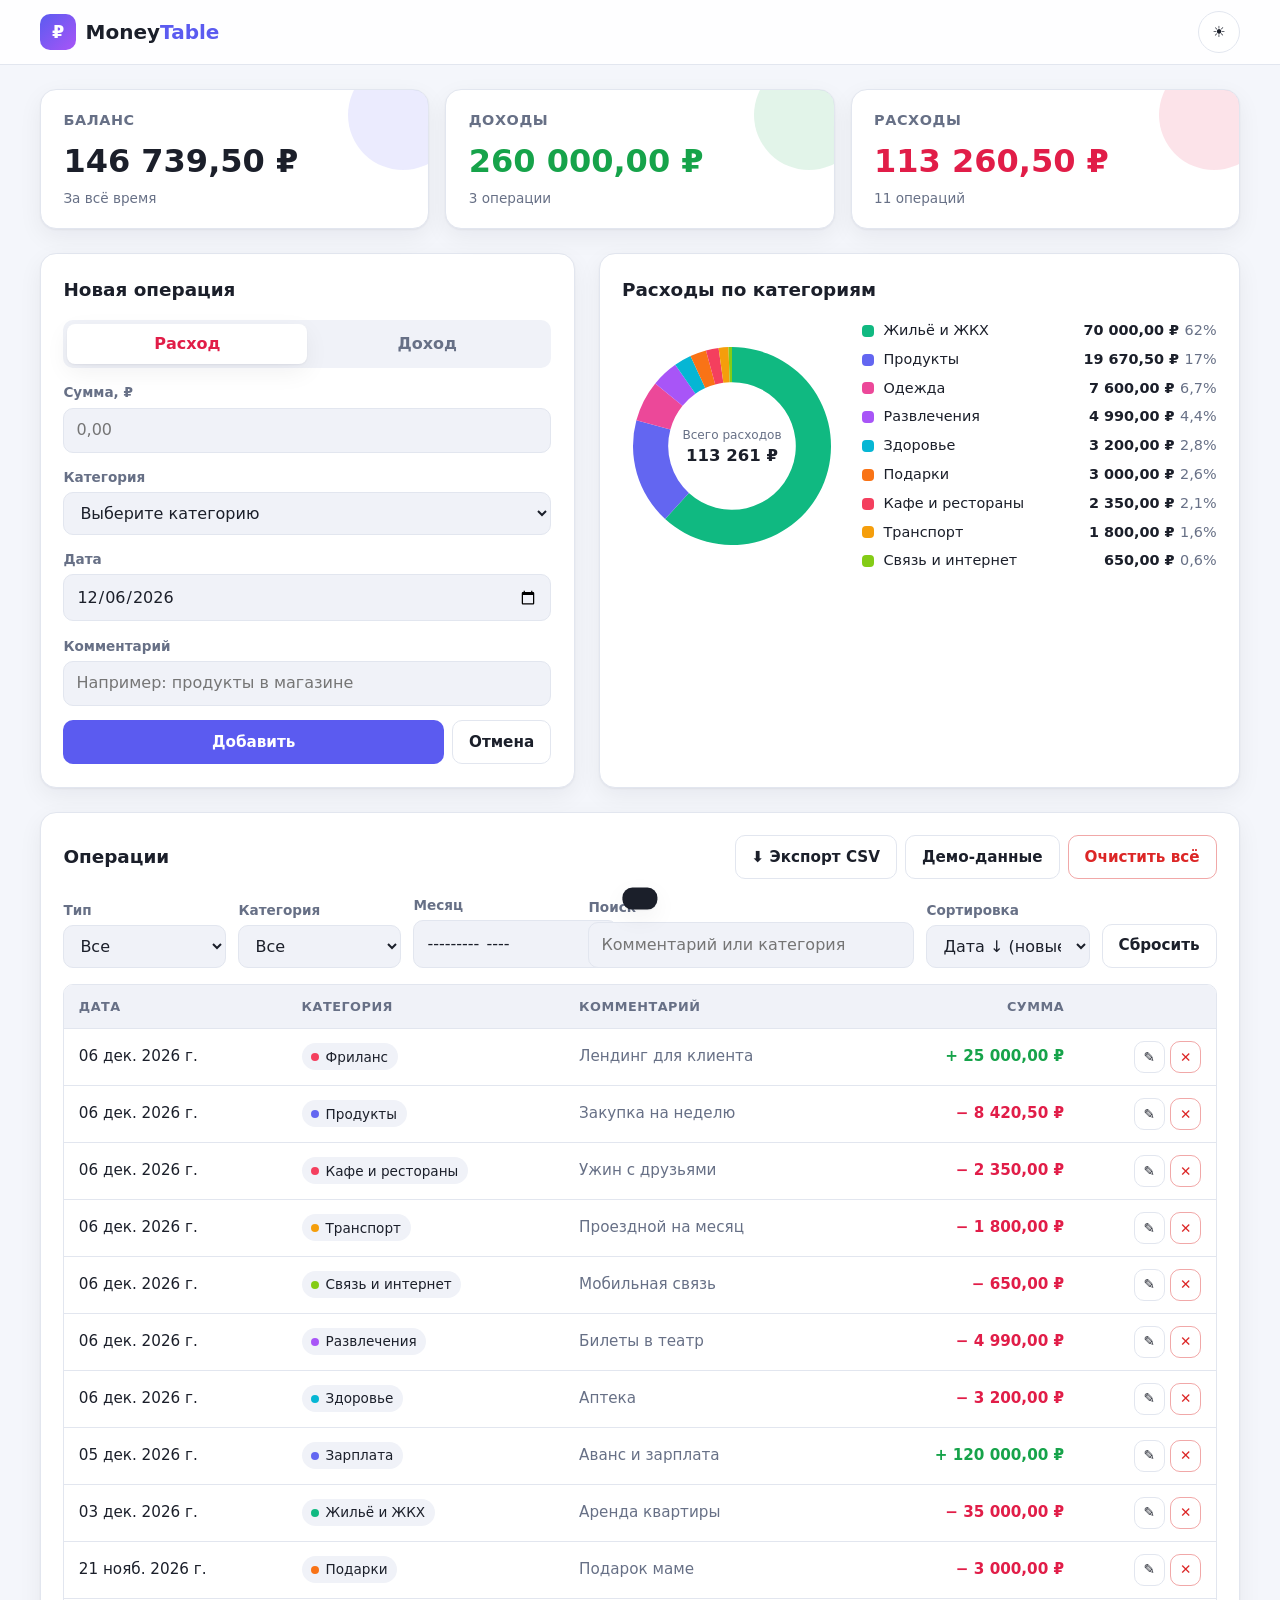
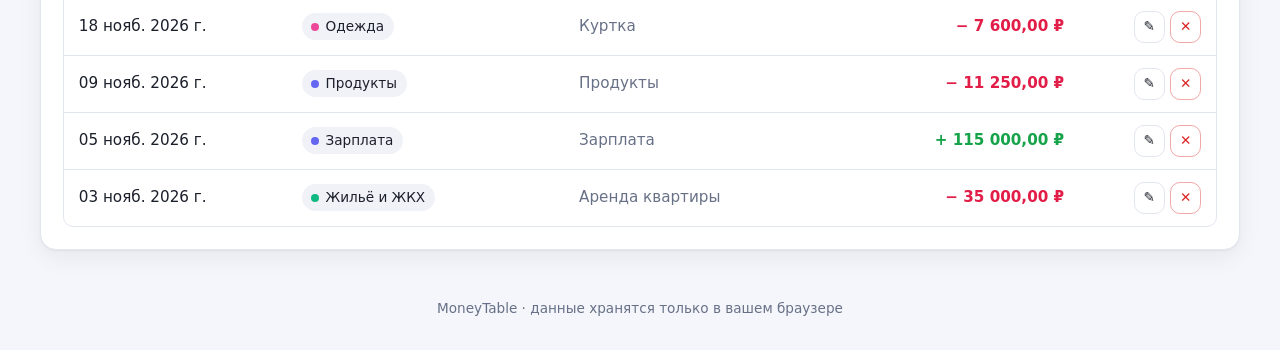
==== index.html @ e6d9909a "MoneyTable: учёт финансов на чистом HTML/CSS/JS" ====
<!DOCTYPE html>
<html lang="ru">
<head>
  <meta charset="UTF-8">
  <meta name="viewport" content="width=device-width, initial-scale=1">
  <meta name="description" content="MoneyTable — простой учёт личных финансов в браузере">
  <title>MoneyTable — учёт финансов</title>
  <link rel="icon" href="data:image/svg+xml,%3Csvg xmlns='http://www.w3.org/2000/svg' viewBox='0 0 100 100'%3E%3Ctext y='.9em' font-size='90'%3E%F0%9F%92%B0%3C/text%3E%3C/svg%3E">
  <link rel="stylesheet" href="style.css">
  <script>
    (function () {
      try {
        var t = localStorage.getItem('moneytable-theme');
        if (!t) t = window.matchMedia && window.matchMedia('(prefers-color-scheme: dark)').matches ? 'dark' : 'light';
        document.documentElement.setAttribute('data-theme', t);
      } catch (e) {}
    })();
  </script>
</head>
<body>
  <a class="skip-link" href="#main">Перейти к содержимому</a>

  <header class="header">
    <div class="container header__inner">
      <div class="logo" aria-label="MoneyTable">
        <span class="logo__icon" aria-hidden="true">₽</span>
        <span class="logo__text">Money<span>Table</span></span>
      </div>
      <button id="themeToggle" class="btn btn--icon" type="button" aria-label="Переключить тему" title="Переключить тему">
        <span class="theme-icon theme-icon--sun" aria-hidden="true">☀️</span>
        <span class="theme-icon theme-icon--moon" aria-hidden="true">🌙</span>
      </button>
    </div>
  </header>

  <main id="main" class="container main">
    <section class="cards" aria-label="Сводка за выбранный период">
      <article class="card card--balance">
        <h2 class="card__title">Баланс</h2>
        <p class="card__value" id="sumBalance" aria-live="polite">0 ₽</p>
        <p class="card__hint" id="periodLabel">За всё время</p>
      </article>
      <article class="card card--income">
        <h2 class="card__title">Доходы</h2>
        <p class="card__value" id="sumIncome" aria-live="polite">0 ₽</p>
        <p class="card__hint" id="countIncome">0 операций</p>
      </article>
      <article class="card card--expense">
        <h2 class="card__title">Расходы</h2>
        <p class="card__value" id="sumExpense" aria-live="polite">0 ₽</p>
        <p class="card__hint" id="countExpense">0 операций</p>
      </article>
    </section>

    <div class="grid">
      <section class="panel" aria-labelledby="formTitle">
        <h2 class="panel__title" id="formTitle">Новая операция</h2>
        <form id="txForm" class="form" novalidate>
          <input type="hidden" id="txId">
          <fieldset class="segmented">
            <legend class="sr-only">Тип операции</legend>
            <input type="radio" name="type" id="typeExpense" value="expense" checked>
            <label for="typeExpense">Расход</label>
            <input type="radio" name="type" id="typeIncome" value="income">
            <label for="typeIncome">Доход</label>
          </fieldset>

          <div class="field">
            <label for="amount">Сумма, ₽</label>
            <input type="number" id="amount" name="amount" inputmode="decimal" min="0.01" step="0.01" placeholder="0,00" required aria-describedby="amountError">
            <span class="field__error" id="amountError" role="alert"></span>
          </div>

          <div class="field">
            <label for="category">Категория</label>
            <select id="category" name="category" required aria-describedby="categoryError"></select>
            <span class="field__error" id="categoryError" role="alert"></span>
          </div>

          <div class="field">
            <label for="date">Дата</label>
            <input type="date" id="date" name="date" required aria-describedby="dateError">
            <span class="field__error" id="dateError" role="alert"></span>
          </div>

          <div class="field">
            <label for="comment">Комментарий</label>
            <input type="text" id="comment" name="comment" maxlength="120" placeholder="Например: продукты в магазине">
          </div>

          <div class="form__actions">
            <button type="submit" class="btn btn--primary" id="submitBtn">Добавить</button>
            <button type="button" class="btn btn--ghost" id="cancelEdit" hidden>Отмена</button>
          </div>
        </form>
      </section>

      <section class="panel" aria-labelledby="chartTitle">
        <h2 class="panel__title" id="chartTitle">Расходы по категориям</h2>
        <div class="chart">
          <svg id="chart" class="chart__svg" viewBox="0 0 200 200" role="img" aria-labelledby="chartDesc">
            <title id="chartDesc">Диаграмма расходов по категориям</title>
          </svg>
          <ul class="legend" id="legend" aria-label="Легенда диаграммы"></ul>
        </div>
      </section>
    </div>

    <section class="panel" aria-labelledby="listTitle">
      <div class="panel__head">
        <h2 class="panel__title" id="listTitle">Операции</h2>
        <div class="toolbar">
          <button type="button" class="btn btn--ghost" id="exportCsv">⬇ Экспорт CSV</button>
          <button type="button" class="btn btn--ghost" id="loadDemo">Демо-данные</button>
          <button type="button" class="btn btn--danger" id="clearAll">Очистить всё</button>
        </div>
      </div>

      <form class="filters" id="filters" role="search" aria-label="Фильтры операций" onsubmit="return false">
        <div class="field">
          <label for="fType">Тип</label>
          <select id="fType">
            <option value="all">Все</option>
            <option value="income">Доходы</option>
            <option value="expense">Расходы</option>
          </select>
        </div>
        <div class="field">
          <label for="fCategory">Категория</label>
          <select id="fCategory"><option value="all">Все</option></select>
        </div>
        <div class="field">
          <label for="fMonth">Месяц</label>
          <input type="month" id="fMonth">
        </div>
        <div class="field field--grow">
          <label for="fSearch">Поиск</label>
          <input type="search" id="fSearch" placeholder="Комментарий или категория">
        </div>
        <div class="field">
          <label for="fSort">Сортировка</label>
          <select id="fSort">
            <option value="date-desc">Дата ↓ (новые)</option>
            <option value="date-asc">Дата ↑ (старые)</option>
            <option value="amount-desc">Сумма ↓</option>
            <option value="amount-asc">Сумма ↑</option>
          </select>
        </div>
        <button type="button" class="btn btn--ghost filters__reset" id="resetFilters">Сбросить</button>
      </form>

      <div class="table-wrap">
        <table class="table">
          <caption class="sr-only">Список операций</caption>
          <thead>
            <tr>
              <th scope="col">Дата</th>
              <th scope="col">Категория</th>
              <th scope="col">Комментарий</th>
              <th scope="col" class="num">Сумма</th>
              <th scope="col"><span class="sr-only">Действия</span></th>
            </tr>
          </thead>
          <tbody id="txBody"></tbody>
        </table>
        <p class="empty" id="emptyState" hidden>Операций пока нет. Добавьте первую с помощью формы выше.</p>
      </div>
    </section>
  </main>

  <footer class="footer">
    <div class="container">MoneyTable · данные хранятся только в вашем браузере</div>
  </footer>

  <div class="toast" id="toast" role="status" aria-live="polite"></div>

  <script src="script.js"></script>
</body>
</html>
---- style.css ----
:root {
  --bg: #f4f6fb;
  --surface: #ffffff;
  --surface-2: #f0f2f8;
  --text: #1b1f2a;
  --muted: #677086;
  --border: #e2e6ef;
  --primary: #5b5bf0;
  --primary-hover: #4848d8;
  --income: #16a34a;
  --expense: #e11d48;
  --danger: #dc2626;
  --shadow: 0 1px 2px rgba(16, 24, 40, .05), 0 8px 24px rgba(16, 24, 40, .06);
  --radius: 16px;
  --radius-sm: 10px;
  color-scheme: light;
}
[data-theme="dark"] {
  --bg: #0f1220;
  --surface: #171b2e;
  --surface-2: #1f2440;
  --text: #e7e9f3;
  --muted: #9aa1bb;
  --border: #2a3052;
  --primary: #7c7cff;
  --primary-hover: #9595ff;
  --income: #34d399;
  --expense: #fb7185;
  --danger: #f87171;
  --shadow: 0 1px 2px rgba(0, 0, 0, .3), 0 8px 24px rgba(0, 0, 0, .25);
  color-scheme: dark;
}

*, *::before, *::after { box-sizing: border-box; }
html { -webkit-text-size-adjust: 100%; }
body {
  margin: 0;
  font-family: system-ui, -apple-system, "Segoe UI", Roboto, "Helvetica Neue", Arial, sans-serif;
  background: var(--bg);
  color: var(--text);
  line-height: 1.5;
  transition: background-color .25s, color .25s;
}
button, input, select { font: inherit; color: inherit; }

.sr-only {
  position: absolute; width: 1px; height: 1px; padding: 0; margin: -1px;
  overflow: hidden; clip: rect(0 0 0 0); white-space: nowrap; border: 0;
}
.skip-link {
  position: absolute; left: 1rem; top: -3rem; z-index: 100;
  background: var(--primary); color: #fff; padding: .5rem 1rem; border-radius: var(--radius-sm);
  text-decoration: none; transition: top .2s;
}
.skip-link:focus { top: 1rem; }
:focus-visible { outline: 3px solid var(--primary); outline-offset: 2px; }

.container { width: min(1200px, 100% - 2rem); margin-inline: auto; }

/* Header */
.header {
  position: sticky; top: 0; z-index: 10;
  background: color-mix(in srgb, var(--surface) 85%, transparent);
  backdrop-filter: blur(10px);
  border-bottom: 1px solid var(--border);
}
.header__inner { display: flex; align-items: center; justify-content: space-between; height: 64px; }
.logo { display: flex; align-items: center; gap: .6rem; font-weight: 800; font-size: 1.25rem; }
.logo__icon {
  display: grid; place-items: center; width: 36px; height: 36px; border-radius: 10px;
  background: linear-gradient(135deg, var(--primary), #a855f7); color: #fff; font-size: 1.1rem;
}
.logo__text span { color: var(--primary); }

.main { padding-block: 1.5rem 2rem; display: grid; gap: 1.5rem; }

/* Buttons */
.btn {
  display: inline-flex; align-items: center; justify-content: center; gap: .4rem;
  border: 1px solid transparent; border-radius: var(--radius-sm);
  padding: .6rem 1rem; cursor: pointer; font-weight: 600; font-size: .95rem;
  background: var(--surface-2); transition: background-color .15s, transform .05s, border-color .15s;
}
.btn:active { transform: translateY(1px); }
.btn--primary { background: var(--primary); color: #fff; }
.btn--primary:hover { background: var(--primary-hover); }
.btn--ghost { background: transparent; border-color: var(--border); }
.btn--ghost:hover { background: var(--surface-2); }
.btn--danger { background: transparent; border-color: color-mix(in srgb, var(--danger) 40%, transparent); color: var(--danger); }
.btn--danger:hover { background: color-mix(in srgb, var(--danger) 10%, transparent); }
.btn--icon { width: 42px; height: 42px; padding: 0; border-radius: 50%; border: 1px solid var(--border); background: var(--surface); }
.btn--small { padding: .3rem .55rem; font-size: .85rem; }
.theme-icon--moon { display: none; }
[data-theme="dark"] .theme-icon--sun { display: none; }
[data-theme="dark"] .theme-icon--moon { display: inline; }

/* Cards */
.cards { display: grid; grid-template-columns: repeat(3, 1fr); gap: 1rem; }
.card {
  background: var(--surface); border: 1px solid var(--border); border-radius: var(--radius);
  padding: 1.25rem 1.4rem; box-shadow: var(--shadow); position: relative; overflow: hidden;
}
.card::after {
  content: ""; position: absolute; right: -30px; top: -30px; width: 110px; height: 110px;
  border-radius: 50%; opacity: .12; background: var(--accent, var(--primary));
}
.card--income { --accent: var(--income); }
.card--expense { --accent: var(--expense); }
.card__title { margin: 0; font-size: .9rem; font-weight: 600; color: var(--muted); text-transform: uppercase; letter-spacing: .04em; }
.card__value { margin: .35rem 0 .15rem; font-size: clamp(1.4rem, 3vw, 2rem); font-weight: 800; font-variant-numeric: tabular-nums; }
.card--income .card__value { color: var(--income); }
.card--expense .card__value { color: var(--expense); }
.card__hint { margin: 0; color: var(--muted); font-size: .85rem; }

/* Panels */
.grid { display: grid; grid-template-columns: minmax(0, 1fr) minmax(0, 1.2fr); gap: 1.5rem; }
.panel {
  background: var(--surface); border: 1px solid var(--border); border-radius: var(--radius);
  padding: 1.4rem; box-shadow: var(--shadow); min-width: 0;
}
.panel__title { margin: 0 0 1rem; font-size: 1.15rem; }
.panel__head { display: flex; flex-wrap: wrap; align-items: center; justify-content: space-between; gap: .75rem; margin-bottom: 1rem; }
.panel__head .panel__title { margin: 0; }
.toolbar { display: flex; flex-wrap: wrap; gap: .5rem; }

/* Form */
.form { display: grid; gap: .9rem; }
.field { display: grid; gap: .3rem; min-width: 0; }
.field label { font-size: .85rem; font-weight: 600; color: var(--muted); }
.field input, .field select {
  width: 100%; padding: .6rem .75rem; border-radius: var(--radius-sm);
  border: 1px solid var(--border); background: var(--surface-2);
  transition: border-color .15s, box-shadow .15s;
}
.field input:focus, .field select:focus {
  outline: none; border-color: var(--primary);
  box-shadow: 0 0 0 3px color-mix(in srgb, var(--primary) 25%, transparent);
}
.field input[aria-invalid="true"], .field select[aria-invalid="true"] { border-color: var(--danger); }
.field__error { color: var(--danger); font-size: .8rem; min-height: 1em; }
.field__error:empty { display: none; }
.form__actions { display: flex; gap: .5rem; }
.form__actions .btn--primary { flex: 1; }

.segmented {
  display: grid; grid-template-columns: 1fr 1fr; border: 0; padding: 4px; margin: 0;
  background: var(--surface-2); border-radius: var(--radius-sm);
}
.segmented input { position: absolute; opacity: 0; pointer-events: none; }
.segmented label {
  text-align: center; padding: .5rem; border-radius: 8px; cursor: pointer; font-weight: 600; color: var(--muted);
  transition: background-color .15s, color .15s;
}
.segmented input:checked + label { background: var(--surface); color: var(--text); box-shadow: var(--shadow); }
#typeExpense:checked + label { color: var(--expense); }
#typeIncome:checked + label { color: var(--income); }
.segmented input:focus-visible + label { outline: 3px solid var(--primary); outline-offset: 2px; }

/* Chart */
.chart { display: grid; grid-template-columns: minmax(160px, 220px) 1fr; gap: 1.25rem; align-items: center; }
.chart__svg { width: 100%; height: auto; max-width: 240px; margin-inline: auto; }
.chart__svg path { transition: opacity .15s; cursor: default; }
.chart__svg path:hover { opacity: .8; }
.chart__center-label { fill: var(--muted); font-size: 11px; }
.chart__center-value { fill: var(--text); font-size: 15px; font-weight: 800; }
.legend { list-style: none; margin: 0; padding: 0; display: grid; gap: .45rem; }
.legend li { display: grid; grid-template-columns: 12px 1fr auto; align-items: center; gap: .6rem; font-size: .9rem; }
.legend__dot { width: 12px; height: 12px; border-radius: 4px; }
.legend__value { font-variant-numeric: tabular-nums; font-weight: 600; }
.legend__pct { color: var(--muted); font-weight: 400; margin-left: .35rem; }
.legend__empty { color: var(--muted); grid-template-columns: 1fr !important; }

/* Filters */
.filters {
  display: grid; grid-template-columns: repeat(3, minmax(120px, 1fr)) minmax(180px, 2fr) minmax(150px, 1fr) auto;
  gap: .75rem; align-items: end; margin-bottom: 1rem;
}

/* Table */
.table-wrap { overflow-x: auto; border: 1px solid var(--border); border-radius: var(--radius-sm); }
.table { width: 100%; border-collapse: collapse; font-size: .95rem; }
.table th, .table td { padding: .75rem .9rem; text-align: left; border-bottom: 1px solid var(--border); vertical-align: middle; }
.table th { background: var(--surface-2); font-size: .8rem; text-transform: uppercase; letter-spacing: .04em; color: var(--muted); white-space: nowrap; }
.table tbody tr:last-child td { border-bottom: 0; }
.table tbody tr:hover { background: color-mix(in srgb, var(--primary) 5%, transparent); }
.table .num { text-align: right; white-space: nowrap; font-variant-numeric: tabular-nums; font-weight: 700; }
.amount--income { color: var(--income); }
.amount--expense { color: var(--expense); }
.tag {
  display: inline-flex; align-items: center; gap: .4rem; padding: .2rem .6rem; border-radius: 999px;
  background: var(--surface-2); font-size: .85rem; white-space: nowrap;
}
.tag__dot { width: 8px; height: 8px; border-radius: 50%; }
.comment { color: var(--muted); word-break: break-word; }
.actions { display: flex; gap: .35rem; justify-content: flex-end; white-space: nowrap; }
.empty { text-align: center; color: var(--muted); padding: 2rem 1rem; margin: 0; }
tr.is-editing { background: color-mix(in srgb, var(--primary) 10%, transparent); }

/* Footer & toast */
.footer { color: var(--muted); font-size: .85rem; text-align: center; padding: 1rem 0 2rem; }
.toast {
  position: fixed; left: 50%; bottom: 1.5rem; transform: translate(-50%, 150%);
  background: var(--text); color: var(--bg); padding: .7rem 1.1rem; border-radius: var(--radius-sm);
  box-shadow: var(--shadow); transition: transform .25s; z-index: 50; max-width: calc(100% - 2rem);
}
.toast.is-visible { transform: translate(-50%, 0); }

/* Responsive */
@media (max-width: 960px) {
  .grid { grid-template-columns: 1fr; }
  .filters { grid-template-columns: repeat(2, minmax(0, 1fr)); }
  .field--grow { grid-column: 1 / -1; }
}
@media (max-width: 640px) {
  .cards { grid-template-columns: 1fr; }
  .chart { grid-template-columns: 1fr; }
  .panel { padding: 1rem; }
  .filters__reset { grid-column: 1 / -1; }
  .toolbar { width: 100%; }
  .toolbar .btn { flex: 1 1 auto; }

  /* Table → cards */
  .table thead { display: none; }
  .table, .table tbody, .table tr, .table td { display: block; width: 100%; }
  .table tr { padding: .75rem .9rem; border-bottom: 1px solid var(--border); display: grid; grid-template-columns: 1fr auto; gap: .25rem .75rem; }
  .table tbody tr:last-child { border-bottom: 0; }
  .table td { padding: 0; border: 0; }
  .table td[data-label="Дата"] { color: var(--muted); font-size: .85rem; }
  .table td[data-label="Сумма"] { grid-row: 1 / 3; grid-column: 2; align-self: center; font-size: 1.05rem; }
  .table td[data-label="Комментарий"] { grid-column: 1; }
  .table td.actions-cell { grid-column: 1 / -1; }
  .actions { justify-content: flex-start; }
}
@media (prefers-reduced-motion: reduce) {
  * { transition: none !important; }
}
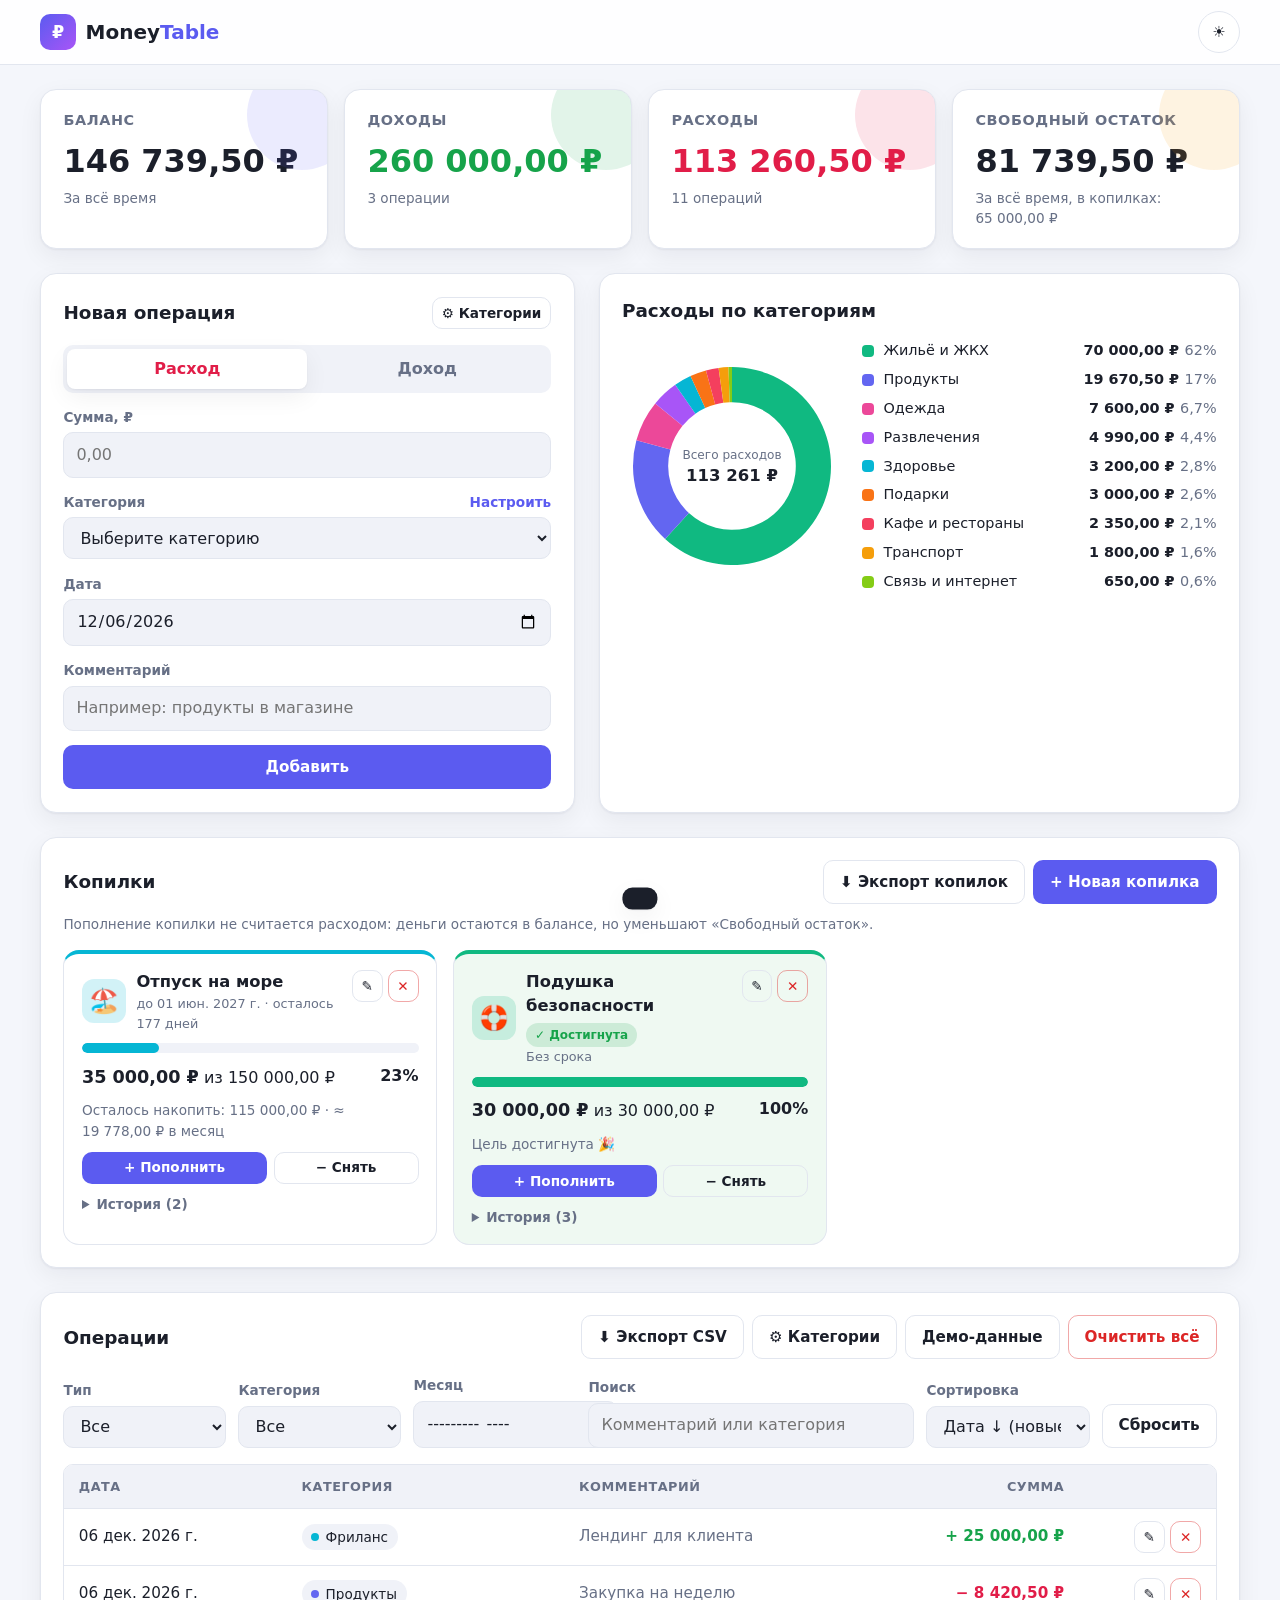
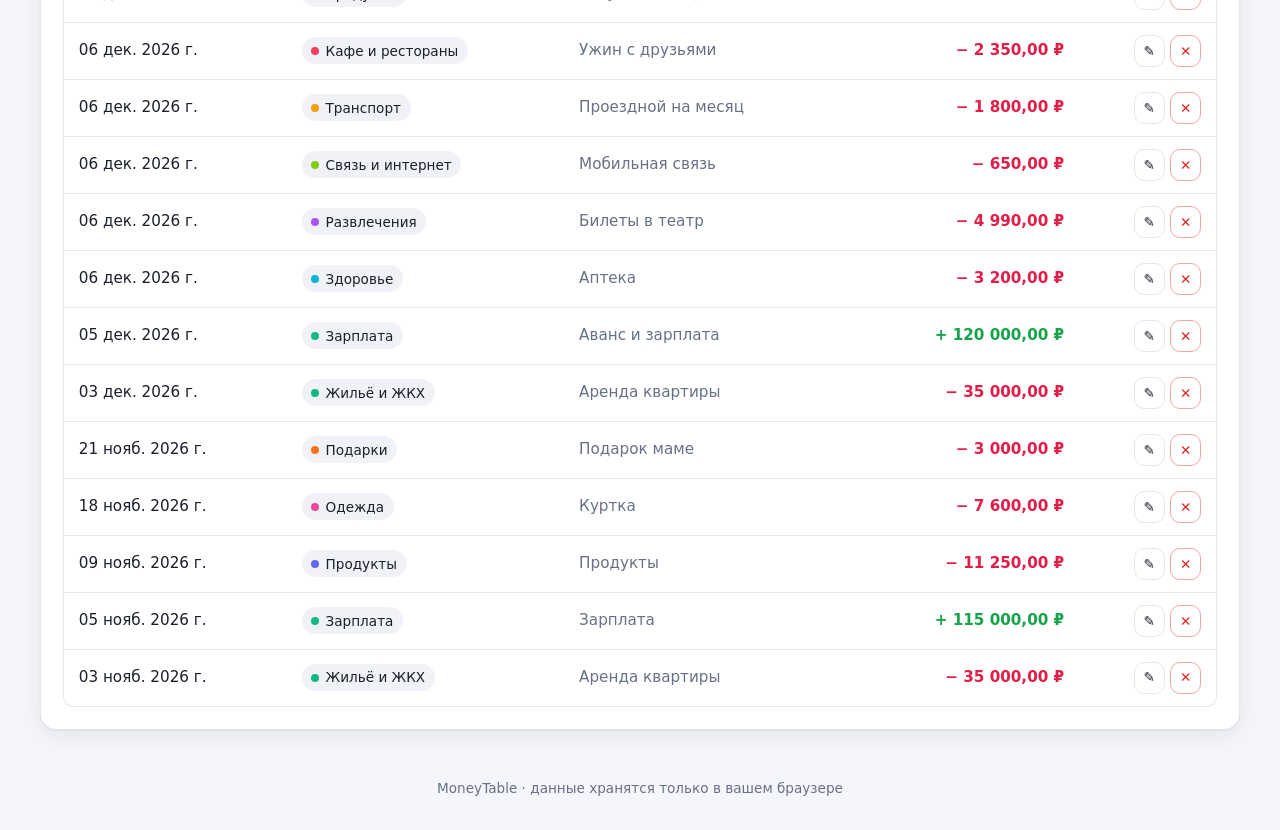
==== commit e27ef35b: "Редактируемые категории, копилки и свободный остаток" ====
--- a/index.html
+++ b/index.html
@@ -3,7 +3,7 @@
 <head>
   <meta charset="UTF-8">
   <meta name="viewport" content="width=device-width, initial-scale=1">
-  <meta name="description" content="MoneyTable — простой учёт личных финансов в браузере">
+  <meta name="description" content="MoneyTable — простой учёт личных финансов и копилок в браузере">
   <title>MoneyTable — учёт финансов</title>
   <link rel="icon" href="data:image/svg+xml,%3Csvg xmlns='http://www.w3.org/2000/svg' viewBox='0 0 100 100'%3E%3Ctext y='.9em' font-size='90'%3E%F0%9F%92%B0%3C/text%3E%3C/svg%3E">
   <link rel="stylesheet" href="style.css">
@@ -34,7 +34,7 @@
   </header>
 
   <main id="main" class="container main">
-    <section class="cards" aria-label="Сводка за выбранный период">
+    <section class="cards" aria-label="Сводка">
       <article class="card card--balance">
         <h2 class="card__title">Баланс</h2>
         <p class="card__value" id="sumBalance" aria-live="polite">0 ₽</p>
@@ -50,11 +50,20 @@
         <p class="card__value" id="sumExpense" aria-live="polite">0 ₽</p>
         <p class="card__hint" id="countExpense">0 операций</p>
       </article>
+      <article class="card card--free">
+        <h2 class="card__title">Свободный остаток</h2>
+        <p class="card__value" id="sumFree" aria-live="polite" aria-describedby="freeNote">0 ₽</p>
+        <p class="card__hint" id="freeHint">В копилках: 0 ₽</p>
+        <p class="sr-only" id="freeNote">Баланс за всё время минус деньги, отложенные в копилки</p>
+      </article>
     </section>
 
     <div class="grid">
       <section class="panel" aria-labelledby="formTitle">
-        <h2 class="panel__title" id="formTitle">Новая операция</h2>
+        <div class="panel__head">
+          <h2 class="panel__title" id="formTitle">Новая операция</h2>
+          <button type="button" class="btn btn--ghost btn--small" data-open-categories>⚙ Категории</button>
+        </div>
         <form id="txForm" class="form" novalidate>
           <input type="hidden" id="txId">
           <fieldset class="segmented">
@@ -72,7 +81,10 @@
           </div>
 
           <div class="field">
-            <label for="category">Категория</label>
+            <div class="field__row">
+              <label for="category">Категория</label>
+              <button type="button" class="link-btn" data-open-categories>Настроить</button>
+            </div>
             <select id="category" name="category" required aria-describedby="categoryError"></select>
             <span class="field__error" id="categoryError" role="alert"></span>
           </div>
@@ -106,11 +118,25 @@
       </section>
     </div>
 
+    <section class="panel" aria-labelledby="goalsTitle">
+      <div class="panel__head">
+        <h2 class="panel__title" id="goalsTitle">Копилки</h2>
+        <div class="toolbar">
+          <button type="button" class="btn btn--ghost" id="exportGoalsCsv">⬇ Экспорт копилок</button>
+          <button type="button" class="btn btn--primary" id="addGoal">+ Новая копилка</button>
+        </div>
+      </div>
+      <p class="panel__note">Пополнение копилки не считается расходом: деньги остаются в балансе, но уменьшают «Свободный остаток».</p>
+      <div class="goals" id="goalsList"></div>
+      <p class="empty" id="goalsEmpty" hidden>Копилок пока нет. Создайте первую цель — например, «Отпуск» или «Подушка безопасности».</p>
+    </section>
+
     <section class="panel" aria-labelledby="listTitle">
       <div class="panel__head">
         <h2 class="panel__title" id="listTitle">Операции</h2>
         <div class="toolbar">
           <button type="button" class="btn btn--ghost" id="exportCsv">⬇ Экспорт CSV</button>
+          <button type="button" class="btn btn--ghost" data-open-categories>⚙ Категории</button>
           <button type="button" class="btn btn--ghost" id="loadDemo">Демо-данные</button>
           <button type="button" class="btn btn--danger" id="clearAll">Очистить всё</button>
         </div>
@@ -163,7 +189,7 @@
           </thead>
           <tbody id="txBody"></tbody>
         </table>
-        <p class="empty" id="emptyState" hidden>Операций пока нет. Добавьте первую с помощью формы выше.</p>
+        <p class="empty" id="emptyState" hidden>Операций пока нет.</p>
       </div>
     </section>
   </main>
@@ -172,6 +198,128 @@
     <div class="container">MoneyTable · данные хранятся только в вашем браузере</div>
   </footer>
 
+  <!-- Менеджер категорий -->
+  <dialog class="dialog" id="catDialog" aria-labelledby="catDialogTitle">
+    <div class="dialog__body">
+      <div class="dialog__head">
+        <h2 id="catDialogTitle">Категории</h2>
+        <button type="button" class="btn btn--icon" data-close aria-label="Закрыть">✕</button>
+      </div>
+      <fieldset class="segmented">
+        <legend class="sr-only">Тип категорий</legend>
+        <input type="radio" name="catType" id="catTypeExpense" value="expense" checked>
+        <label for="catTypeExpense">Расходы</label>
+        <input type="radio" name="catType" id="catTypeIncome" value="income">
+        <label for="catTypeIncome">Доходы</label>
+      </fieldset>
+      <p class="field__error" id="catError" role="alert"></p>
+      <ul class="cat-list" id="catList" aria-label="Список категорий"></ul>
+      <form class="cat-add" id="catAddForm" novalidate>
+        <input type="color" class="color-input" id="catNewColor" value="#6366f1" aria-label="Цвет новой категории">
+        <input type="text" class="input" id="catNewName" maxlength="30" placeholder="Новая категория" aria-label="Название новой категории" aria-describedby="catNewNameError">
+        <button type="submit" class="btn btn--primary">Добавить</button>
+        <span class="field__error cat-add__error" id="catNewNameError" role="alert"></span>
+      </form>
+      <p class="dialog__note">Переименование обновит все операции этой категории. Изменения сохраняются сразу.</p>
+    </div>
+  </dialog>
+
+  <!-- Удаление используемой категории -->
+  <dialog class="dialog dialog--small" id="catDelDialog" aria-labelledby="catDelTitle">
+    <form class="dialog__body" id="catDelForm" novalidate>
+      <div class="dialog__head">
+        <h2 id="catDelTitle">Удалить категорию</h2>
+        <button type="button" class="btn btn--icon" data-close aria-label="Закрыть">✕</button>
+      </div>
+      <p id="catDelText"></p>
+      <div class="field">
+        <label for="catDelTarget">Перенести операции в</label>
+        <select id="catDelTarget"></select>
+      </div>
+      <div class="dialog__actions">
+        <button type="button" class="btn btn--ghost" data-close>Отмена</button>
+        <button type="submit" class="btn btn--danger">Удалить и перенести</button>
+      </div>
+    </form>
+  </dialog>
+
+  <!-- Создание и редактирование копилки -->
+  <dialog class="dialog" id="goalDialog" aria-labelledby="goalDialogTitle">
+    <form class="dialog__body" id="goalForm" novalidate>
+      <div class="dialog__head">
+        <h2 id="goalDialogTitle">Новая копилка</h2>
+        <button type="button" class="btn btn--icon" data-close aria-label="Закрыть">✕</button>
+      </div>
+      <input type="hidden" id="goalId">
+      <div class="field">
+        <label for="goalName">Название</label>
+        <input type="text" id="goalName" maxlength="40" placeholder="Например: Отпуск" required aria-describedby="goalNameError">
+        <span class="field__error" id="goalNameError" role="alert"></span>
+      </div>
+      <div class="field">
+        <label for="goalTarget">Цель, ₽</label>
+        <input type="number" id="goalTarget" inputmode="decimal" min="1" step="0.01" placeholder="100000" required aria-describedby="goalTargetError">
+        <span class="field__error" id="goalTargetError" role="alert"></span>
+      </div>
+      <div class="field">
+        <label for="goalDeadline">Срок (необязательно)</label>
+        <input type="date" id="goalDeadline" aria-describedby="goalDeadlineError">
+        <span class="field__error" id="goalDeadlineError" role="alert"></span>
+      </div>
+      <div class="form-row">
+        <div class="field">
+          <label for="goalEmoji">Эмодзи</label>
+          <input type="text" id="goalEmoji" maxlength="8" placeholder="🎯">
+        </div>
+        <div class="field">
+          <label for="goalColor">Цвет</label>
+          <input type="color" class="color-input color-input--wide" id="goalColor" value="#6366f1">
+        </div>
+      </div>
+      <div class="dialog__actions">
+        <button type="button" class="btn btn--ghost" data-close>Отмена</button>
+        <button type="submit" class="btn btn--primary" id="goalSubmit">Создать</button>
+      </div>
+    </form>
+  </dialog>
+
+  <!-- Пополнение / снятие -->
+  <dialog class="dialog dialog--small" id="moveDialog" aria-labelledby="moveTitle">
+    <form class="dialog__body" id="moveForm" novalidate>
+      <div class="dialog__head">
+        <h2 id="moveTitle">Копилка</h2>
+        <button type="button" class="btn btn--icon" data-close aria-label="Закрыть">✕</button>
+      </div>
+      <input type="hidden" id="moveGoalId">
+      <fieldset class="segmented">
+        <legend class="sr-only">Действие</legend>
+        <input type="radio" name="moveKind" id="moveDeposit" value="deposit" checked>
+        <label for="moveDeposit">Пополнить</label>
+        <input type="radio" name="moveKind" id="moveWithdraw" value="withdraw">
+        <label for="moveWithdraw">Снять</label>
+      </fieldset>
+      <p class="dialog__note" id="moveHint" aria-live="polite"></p>
+      <div class="field">
+        <label for="moveAmount">Сумма, ₽</label>
+        <input type="number" id="moveAmount" inputmode="decimal" min="0.01" step="0.01" placeholder="0,00" required aria-describedby="moveAmountError">
+        <span class="field__error" id="moveAmountError" role="alert"></span>
+      </div>
+      <div class="field">
+        <label for="moveDate">Дата</label>
+        <input type="date" id="moveDate" required aria-describedby="moveDateError">
+        <span class="field__error" id="moveDateError" role="alert"></span>
+      </div>
+      <div class="field">
+        <label for="moveComment">Комментарий</label>
+        <input type="text" id="moveComment" maxlength="120" placeholder="Необязательно">
+      </div>
+      <div class="dialog__actions">
+        <button type="button" class="btn btn--ghost" data-close>Отмена</button>
+        <button type="submit" class="btn btn--primary" id="moveSubmit">Пополнить</button>
+      </div>
+    </form>
+  </dialog>
+
   <div class="toast" id="toast" role="status" aria-live="polite"></div>
 
   <script src="script.js"></script>
--- a/style.css
+++ b/style.css
@@ -42,6 +42,7 @@
   transition: background-color .25s, color .25s;
 }
 button, input, select { font: inherit; color: inherit; }
+[hidden] { display: none !important; }
 
 .sr-only {
   position: absolute; width: 1px; height: 1px; padding: 0; margin: -1px;
@@ -82,6 +83,7 @@
   background: var(--surface-2); transition: background-color .15s, transform .05s, border-color .15s;
 }
 .btn:active { transform: translateY(1px); }
+.btn:disabled { opacity: .5; cursor: not-allowed; transform: none; }
 .btn--primary { background: var(--primary); color: #fff; }
 .btn--primary:hover { background: var(--primary-hover); }
 .btn--ghost { background: transparent; border-color: var(--border); }
@@ -95,7 +97,7 @@
 [data-theme="dark"] .theme-icon--moon { display: inline; }
 
 /* Cards */
-.cards { display: grid; grid-template-columns: repeat(3, 1fr); gap: 1rem; }
+.cards { display: grid; grid-template-columns: repeat(4, minmax(0, 1fr)); gap: 1rem; }
 .card {
   background: var(--surface); border: 1px solid var(--border); border-radius: var(--radius);
   padding: 1.25rem 1.4rem; box-shadow: var(--shadow); position: relative; overflow: hidden;
@@ -106,6 +108,7 @@
 }
 .card--income { --accent: var(--income); }
 .card--expense { --accent: var(--expense); }
+.card--free { --accent: #f59e0b; }
 .card__title { margin: 0; font-size: .9rem; font-weight: 600; color: var(--muted); text-transform: uppercase; letter-spacing: .04em; }
 .card__value { margin: .35rem 0 .15rem; font-size: clamp(1.4rem, 3vw, 2rem); font-weight: 800; font-variant-numeric: tabular-nums; }
 .card--income .card__value { color: var(--income); }
@@ -127,16 +130,16 @@
 .form { display: grid; gap: .9rem; }
 .field { display: grid; gap: .3rem; min-width: 0; }
 .field label { font-size: .85rem; font-weight: 600; color: var(--muted); }
-.field input, .field select {
+.field input, .field select, .input {
   width: 100%; padding: .6rem .75rem; border-radius: var(--radius-sm);
   border: 1px solid var(--border); background: var(--surface-2);
   transition: border-color .15s, box-shadow .15s;
 }
-.field input:focus, .field select:focus {
+.field input:focus, .field select:focus, .input:focus {
   outline: none; border-color: var(--primary);
   box-shadow: 0 0 0 3px color-mix(in srgb, var(--primary) 25%, transparent);
 }
-.field input[aria-invalid="true"], .field select[aria-invalid="true"] { border-color: var(--danger); }
+.field input[aria-invalid="true"], .field select[aria-invalid="true"], .input[aria-invalid="true"] { border-color: var(--danger); }
 .field__error { color: var(--danger); font-size: .8rem; min-height: 1em; }
 .field__error:empty { display: none; }
 .form__actions { display: flex; gap: .5rem; }
@@ -152,8 +155,10 @@
   transition: background-color .15s, color .15s;
 }
 .segmented input:checked + label { background: var(--surface); color: var(--text); box-shadow: var(--shadow); }
-#typeExpense:checked + label { color: var(--expense); }
-#typeIncome:checked + label { color: var(--income); }
+.segmented input[value="expense"]:checked + label,
+.segmented input[value="withdraw"]:checked + label { color: var(--expense); }
+.segmented input[value="income"]:checked + label,
+.segmented input[value="deposit"]:checked + label { color: var(--income); }
 .segmented input:focus-visible + label { outline: 3px solid var(--primary); outline-offset: 2px; }
 
 /* Chart */
@@ -196,6 +201,86 @@
 .empty { text-align: center; color: var(--muted); padding: 2rem 1rem; margin: 0; }
 tr.is-editing { background: color-mix(in srgb, var(--primary) 10%, transparent); }
 
+/* Small helpers */
+.field__row { display: flex; justify-content: space-between; align-items: baseline; gap: .5rem; }
+.link-btn {
+  background: none; border: 0; padding: 0; cursor: pointer;
+  color: var(--primary); font-size: .85rem; font-weight: 600;
+}
+.link-btn:hover { text-decoration: underline; }
+.form-row { display: grid; grid-template-columns: 1fr 1fr; gap: .75rem; }
+.panel__note { margin: -.4rem 0 1rem; color: var(--muted); font-size: .85rem; }
+.color-input {
+  width: 42px; height: 42px; padding: 3px; cursor: pointer;
+  border: 1px solid var(--border); border-radius: var(--radius-sm); background: var(--surface-2);
+}
+.color-input--wide { width: 100%; }
+.color-input::-webkit-color-swatch-wrapper { padding: 0; }
+.color-input::-webkit-color-swatch { border: 0; border-radius: 6px; }
+.color-input::-moz-color-swatch { border: 0; border-radius: 6px; }
+
+/* Dialogs */
+.dialog {
+  border: 1px solid var(--border); padding: 0; border-radius: var(--radius);
+  background: var(--surface); color: var(--text);
+  width: min(540px, calc(100% - 2rem)); max-height: calc(100% - 2rem); overflow: auto;
+  box-shadow: 0 24px 64px rgba(0, 0, 0, .3);
+}
+.dialog--small { width: min(440px, calc(100% - 2rem)); }
+.dialog::backdrop { background: rgba(10, 12, 24, .55); backdrop-filter: blur(2px); }
+.dialog__body { padding: 1.4rem; display: grid; gap: 1rem; margin: 0; }
+.dialog__head { display: flex; align-items: center; justify-content: space-between; gap: 1rem; }
+.dialog__head h2 { margin: 0; font-size: 1.2rem; }
+.dialog__actions { display: flex; flex-wrap: wrap; justify-content: flex-end; gap: .5rem; }
+.dialog__note { margin: 0; color: var(--muted); font-size: .85rem; }
+.dialog p { margin: 0; }
+
+/* Category manager */
+.cat-list { list-style: none; margin: 0; padding: 0; display: grid; gap: .5rem; max-height: 46vh; overflow: auto; }
+.cat-item { display: grid; grid-template-columns: 42px minmax(0, 1fr) auto auto; gap: .5rem; align-items: center; }
+.cat-item__count { color: var(--muted); font-size: .8rem; white-space: nowrap; min-width: 4.5em; text-align: right; }
+.cat-add { display: grid; grid-template-columns: 42px minmax(0, 1fr) auto; gap: .5rem; align-items: center; padding-top: .75rem; border-top: 1px solid var(--border); }
+.cat-add__error { grid-column: 1 / -1; }
+
+/* Goals */
+.goals { display: grid; grid-template-columns: repeat(auto-fill, minmax(min(320px, 100%), 1fr)); gap: 1rem; }
+.goal {
+  --goal-color: var(--primary);
+  display: grid; gap: .65rem; align-content: start; min-width: 0;
+  padding: 1rem 1.1rem; border: 1px solid var(--border); border-top: 4px solid var(--goal-color);
+  border-radius: var(--radius); background: var(--surface);
+}
+.goal--done { background: color-mix(in srgb, var(--income) 7%, var(--surface)); }
+.goal__head { display: grid; grid-template-columns: auto minmax(0, 1fr) auto; gap: .65rem; align-items: center; }
+.goal__emoji {
+  display: grid; place-items: center; width: 44px; height: 44px; border-radius: 12px; font-size: 1.5rem;
+  background: color-mix(in srgb, var(--goal-color) 18%, transparent);
+}
+.goal__name { margin: 0; font-size: 1.02rem; overflow-wrap: break-word; min-width: 0; }
+.goal__meta { margin: 0; color: var(--muted); font-size: .8rem; }
+.goal__meta--late { color: var(--expense); }
+.goal__tools { display: flex; gap: .3rem; align-self: start; }
+.goal__title-row { display: flex; flex-wrap: wrap; align-items: center; gap: .25rem .5rem; }
+.badge {
+  padding: .2rem .55rem; border-radius: 999px; font-size: .75rem; font-weight: 700; white-space: nowrap;
+  background: color-mix(in srgb, var(--income) 16%, transparent); color: var(--income);
+}
+.progress { height: 10px; border-radius: 999px; background: var(--surface-2); overflow: hidden; }
+.progress__bar { height: 100%; border-radius: inherit; background: var(--goal-color); transition: width .4s ease; }
+.goal__amounts { margin: 0; display: flex; flex-wrap: wrap; justify-content: space-between; gap: .25rem .75rem; font-variant-numeric: tabular-nums; }
+.goal__amounts strong { font-size: 1.1rem; }
+.goal__pct { font-weight: 700; }
+.goal__hint { margin: 0; color: var(--muted); font-size: .85rem; }
+.goal__actions { display: flex; flex-wrap: wrap; gap: .4rem; }
+.goal__actions .btn--grow { flex: 1 1 auto; }
+.goal__history summary { cursor: pointer; color: var(--muted); font-size: .85rem; font-weight: 600; }
+.history { list-style: none; margin: .5rem 0 0; padding: 0; display: grid; gap: .35rem; max-height: 220px; overflow: auto; font-size: .85rem; }
+.history li { display: grid; grid-template-columns: auto minmax(0, 1fr) auto; gap: .5rem; align-items: baseline; padding: .4rem .55rem; border-radius: 8px; background: var(--surface-2); }
+.history__date { color: var(--muted); white-space: nowrap; }
+.history__comment { color: var(--muted); overflow-wrap: anywhere; }
+.history__amount { font-weight: 700; white-space: nowrap; font-variant-numeric: tabular-nums; }
+.history__empty { color: var(--muted); display: block !important; }
+
 /* Footer & toast */
 .footer { color: var(--muted); font-size: .85rem; text-align: center; padding: 1rem 0 2rem; }
 .toast {
@@ -207,6 +292,7 @@
 
 /* Responsive */
 @media (max-width: 960px) {
+  .cards { grid-template-columns: repeat(2, minmax(0, 1fr)); }
   .grid { grid-template-columns: 1fr; }
   .filters { grid-template-columns: repeat(2, minmax(0, 1fr)); }
   .field--grow { grid-column: 1 / -1; }
@@ -214,6 +300,9 @@
 @media (max-width: 640px) {
   .cards { grid-template-columns: 1fr; }
   .chart { grid-template-columns: 1fr; }
+  .dialog__body { padding: 1rem; }
+  .cat-item { grid-template-columns: 42px minmax(0, 1fr) auto; }
+  .cat-item__count { display: none; }
   .panel { padding: 1rem; }
   .filters__reset { grid-column: 1 / -1; }
   .toolbar { width: 100%; }
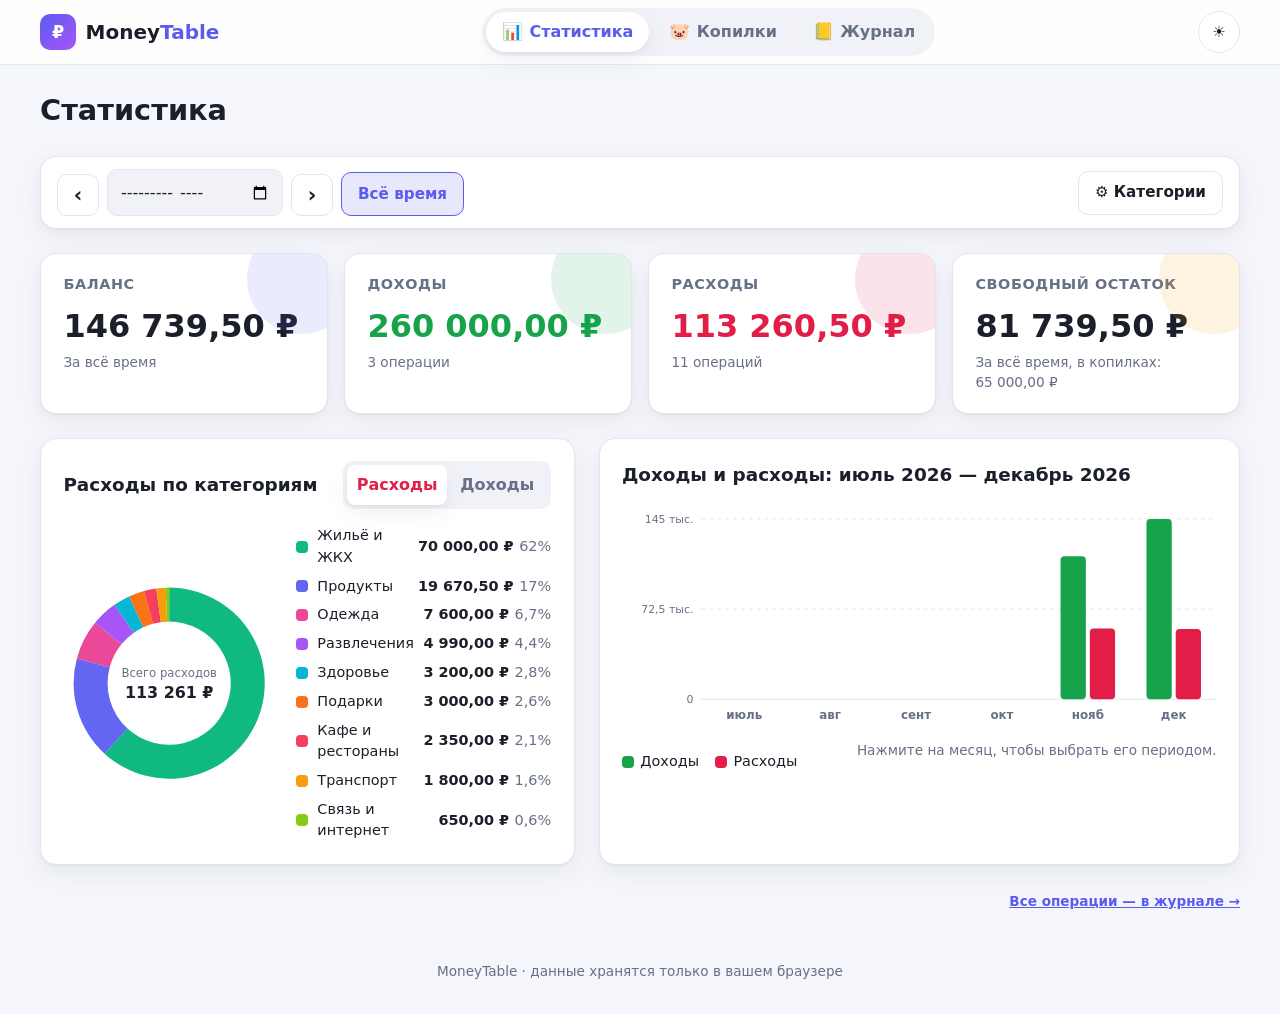
==== commit 1b077785: "Split into three pages: Статистика, Копилки, Журнал - Shared top navigation (active page, responsive" ====
--- a/index.html
+++ b/index.html
@@ -4,28 +4,27 @@
   <meta charset="UTF-8">
   <meta name="viewport" content="width=device-width, initial-scale=1">
   <meta name="description" content="MoneyTable — простой учёт личных финансов и копилок в браузере">
-  <title>MoneyTable — учёт финансов</title>
+  <title>Статистика — MoneyTable</title>
   <link rel="icon" href="data:image/svg+xml,%3Csvg xmlns='http://www.w3.org/2000/svg' viewBox='0 0 100 100'%3E%3Ctext y='.9em' font-size='90'%3E%F0%9F%92%B0%3C/text%3E%3C/svg%3E">
   <link rel="stylesheet" href="style.css">
-  <script>
-    (function () {
-      try {
-        var t = localStorage.getItem('moneytable-theme');
-        if (!t) t = window.matchMedia && window.matchMedia('(prefers-color-scheme: dark)').matches ? 'dark' : 'light';
-        document.documentElement.setAttribute('data-theme', t);
-      } catch (e) {}
-    })();
-  </script>
+  <script src="js/theme.js"></script>
 </head>
-<body>
+<body data-page="stats">
   <a class="skip-link" href="#main">Перейти к содержимому</a>
 
   <header class="header">
     <div class="container header__inner">
-      <div class="logo" aria-label="MoneyTable">
+      <a class="logo" href="index.html" aria-label="MoneyTable — на главную">
         <span class="logo__icon" aria-hidden="true">₽</span>
-        <span class="logo__text">Money<span>Table</span></span>
-      </div>
+        <span class="logo__text" aria-hidden="true">Money<span>Table</span></span>
+      </a>
+      <nav class="nav" aria-label="Разделы">
+        <ul class="nav__list">
+          <li><a class="nav__link" href="index.html" aria-current="page"><span class="nav__icon" aria-hidden="true">📊</span>Статистика</a></li>
+          <li><a class="nav__link" href="goals.html"><span class="nav__icon" aria-hidden="true">🐷</span>Копилки</a></li>
+          <li><a class="nav__link" href="journal.html"><span class="nav__icon" aria-hidden="true">📒</span>Журнал</a></li>
+        </ul>
+      </nav>
       <button id="themeToggle" class="btn btn--icon" type="button" aria-label="Переключить тему" title="Переключить тему">
         <span class="theme-icon theme-icon--sun" aria-hidden="true">☀️</span>
         <span class="theme-icon theme-icon--moon" aria-hidden="true">🌙</span>
@@ -33,7 +32,22 @@
     </div>
   </header>
 
-  <main id="main" class="container main">
+  <main id="main" class="container main" tabindex="-1">
+    <h1 class="page-title">Статистика</h1>
+
+    <section class="period panel panel--compact" aria-label="Период">
+      <div class="period__controls">
+        <button type="button" class="btn btn--ghost btn--square" id="periodPrev" aria-label="Предыдущий месяц" title="Предыдущий месяц">‹</button>
+        <div class="field period__field">
+          <label for="period">Месяц</label>
+          <input type="month" id="period">
+        </div>
+        <button type="button" class="btn btn--ghost btn--square" id="periodNext" aria-label="Следующий месяц" title="Следующий месяц">›</button>
+        <button type="button" class="btn btn--ghost" id="periodAll" aria-pressed="true">Всё время</button>
+      </div>
+      <button type="button" class="btn btn--ghost" data-open-categories>⚙ Категории</button>
+    </section>
+
     <section class="cards" aria-label="Сводка">
       <article class="card card--balance">
         <h2 class="card__title">Баланс</h2>
@@ -58,270 +72,51 @@
       </article>
     </section>
 
-    <div class="grid">
-      <section class="panel" aria-labelledby="formTitle">
+    <div class="grid grid--stats">
+      <section class="panel" aria-labelledby="chartTitle">
         <div class="panel__head">
-          <h2 class="panel__title" id="formTitle">Новая операция</h2>
-          <button type="button" class="btn btn--ghost btn--small" data-open-categories>⚙ Категории</button>
+          <h2 class="panel__title" id="chartTitle">Расходы по категориям</h2>
+          <fieldset class="segmented segmented--inline">
+            <legend class="sr-only">Что показать на диаграмме</legend>
+            <input type="radio" name="chartType" id="chartExpense" value="expense" checked>
+            <label for="chartExpense">Расходы</label>
+            <input type="radio" name="chartType" id="chartIncome" value="income">
+            <label for="chartIncome">Доходы</label>
+          </fieldset>
         </div>
-        <form id="txForm" class="form" novalidate>
-          <input type="hidden" id="txId">
-          <fieldset class="segmented">
-            <legend class="sr-only">Тип операции</legend>
-            <input type="radio" name="type" id="typeExpense" value="expense" checked>
-            <label for="typeExpense">Расход</label>
-            <input type="radio" name="type" id="typeIncome" value="income">
-            <label for="typeIncome">Доход</label>
-          </fieldset>
-
-          <div class="field">
-            <label for="amount">Сумма, ₽</label>
-            <input type="number" id="amount" name="amount" inputmode="decimal" min="0.01" step="0.01" placeholder="0,00" required aria-describedby="amountError">
-            <span class="field__error" id="amountError" role="alert"></span>
-          </div>
-
-          <div class="field">
-            <div class="field__row">
-              <label for="category">Категория</label>
-              <button type="button" class="link-btn" data-open-categories>Настроить</button>
-            </div>
-            <select id="category" name="category" required aria-describedby="categoryError"></select>
-            <span class="field__error" id="categoryError" role="alert"></span>
-          </div>
-
-          <div class="field">
-            <label for="date">Дата</label>
-            <input type="date" id="date" name="date" required aria-describedby="dateError">
-            <span class="field__error" id="dateError" role="alert"></span>
-          </div>
-
-          <div class="field">
-            <label for="comment">Комментарий</label>
-            <input type="text" id="comment" name="comment" maxlength="120" placeholder="Например: продукты в магазине">
-          </div>
-
-          <div class="form__actions">
-            <button type="submit" class="btn btn--primary" id="submitBtn">Добавить</button>
-            <button type="button" class="btn btn--ghost" id="cancelEdit" hidden>Отмена</button>
-          </div>
-        </form>
-      </section>
-
-      <section class="panel" aria-labelledby="chartTitle">
-        <h2 class="panel__title" id="chartTitle">Расходы по категориям</h2>
         <div class="chart">
           <svg id="chart" class="chart__svg" viewBox="0 0 200 200" role="img" aria-labelledby="chartDesc">
-            <title id="chartDesc">Диаграмма расходов по категориям</title>
+            <title id="chartDesc">Диаграмма по категориям</title>
           </svg>
           <ul class="legend" id="legend" aria-label="Легенда диаграммы"></ul>
         </div>
       </section>
+
+      <section class="panel" aria-labelledby="monthlyTitle">
+        <h2 class="panel__title" id="monthlyTitle">Доходы и расходы по месяцам</h2>
+        <svg id="monthly" class="bars" viewBox="0 0 600 236" role="group" aria-labelledby="monthlyDesc">
+          <title id="monthlyDesc">Доходы и расходы по месяцам</title>
+        </svg>
+        <div class="bars__foot">
+          <ul class="bars__legend" aria-hidden="true">
+            <li><span class="legend__dot bars__key--income"></span>Доходы</li>
+            <li><span class="legend__dot bars__key--expense"></span>Расходы</li>
+          </ul>
+          <p class="panel__note bars__note">Нажмите на месяц, чтобы выбрать его периодом.</p>
+        </div>
+      </section>
     </div>
 
-    <section class="panel" aria-labelledby="goalsTitle">
-      <div class="panel__head">
-        <h2 class="panel__title" id="goalsTitle">Копилки</h2>
-        <div class="toolbar">
-          <button type="button" class="btn btn--ghost" id="exportGoalsCsv">⬇ Экспорт копилок</button>
-          <button type="button" class="btn btn--primary" id="addGoal">+ Новая копилка</button>
-        </div>
-      </div>
-      <p class="panel__note">Пополнение копилки не считается расходом: деньги остаются в балансе, но уменьшают «Свободный остаток».</p>
-      <div class="goals" id="goalsList"></div>
-      <p class="empty" id="goalsEmpty" hidden>Копилок пока нет. Создайте первую цель — например, «Отпуск» или «Подушка безопасности».</p>
-    </section>
-
-    <section class="panel" aria-labelledby="listTitle">
-      <div class="panel__head">
-        <h2 class="panel__title" id="listTitle">Операции</h2>
-        <div class="toolbar">
-          <button type="button" class="btn btn--ghost" id="exportCsv">⬇ Экспорт CSV</button>
-          <button type="button" class="btn btn--ghost" data-open-categories>⚙ Категории</button>
-          <button type="button" class="btn btn--ghost" id="loadDemo">Демо-данные</button>
-          <button type="button" class="btn btn--danger" id="clearAll">Очистить всё</button>
-        </div>
-      </div>
-
-      <form class="filters" id="filters" role="search" aria-label="Фильтры операций" onsubmit="return false">
-        <div class="field">
-          <label for="fType">Тип</label>
-          <select id="fType">
-            <option value="all">Все</option>
-            <option value="income">Доходы</option>
-            <option value="expense">Расходы</option>
-          </select>
-        </div>
-        <div class="field">
-          <label for="fCategory">Категория</label>
-          <select id="fCategory"><option value="all">Все</option></select>
-        </div>
-        <div class="field">
-          <label for="fMonth">Месяц</label>
-          <input type="month" id="fMonth">
-        </div>
-        <div class="field field--grow">
-          <label for="fSearch">Поиск</label>
-          <input type="search" id="fSearch" placeholder="Комментарий или категория">
-        </div>
-        <div class="field">
-          <label for="fSort">Сортировка</label>
-          <select id="fSort">
-            <option value="date-desc">Дата ↓ (новые)</option>
-            <option value="date-asc">Дата ↑ (старые)</option>
-            <option value="amount-desc">Сумма ↓</option>
-            <option value="amount-asc">Сумма ↑</option>
-          </select>
-        </div>
-        <button type="button" class="btn btn--ghost filters__reset" id="resetFilters">Сбросить</button>
-      </form>
-
-      <div class="table-wrap">
-        <table class="table">
-          <caption class="sr-only">Список операций</caption>
-          <thead>
-            <tr>
-              <th scope="col">Дата</th>
-              <th scope="col">Категория</th>
-              <th scope="col">Комментарий</th>
-              <th scope="col" class="num">Сумма</th>
-              <th scope="col"><span class="sr-only">Действия</span></th>
-            </tr>
-          </thead>
-          <tbody id="txBody"></tbody>
-        </table>
-        <p class="empty" id="emptyState" hidden>Операций пока нет.</p>
-      </div>
-    </section>
+    <p class="page-links"><a class="link-btn" href="journal.html">Все операции — в журнале →</a></p>
   </main>
 
   <footer class="footer">
     <div class="container">MoneyTable · данные хранятся только в вашем браузере</div>
   </footer>
 
-  <!-- Менеджер категорий -->
-  <dialog class="dialog" id="catDialog" aria-labelledby="catDialogTitle">
-    <div class="dialog__body">
-      <div class="dialog__head">
-        <h2 id="catDialogTitle">Категории</h2>
-        <button type="button" class="btn btn--icon" data-close aria-label="Закрыть">✕</button>
-      </div>
-      <fieldset class="segmented">
-        <legend class="sr-only">Тип категорий</legend>
-        <input type="radio" name="catType" id="catTypeExpense" value="expense" checked>
-        <label for="catTypeExpense">Расходы</label>
-        <input type="radio" name="catType" id="catTypeIncome" value="income">
-        <label for="catTypeIncome">Доходы</label>
-      </fieldset>
-      <p class="field__error" id="catError" role="alert"></p>
-      <ul class="cat-list" id="catList" aria-label="Список категорий"></ul>
-      <form class="cat-add" id="catAddForm" novalidate>
-        <input type="color" class="color-input" id="catNewColor" value="#6366f1" aria-label="Цвет новой категории">
-        <input type="text" class="input" id="catNewName" maxlength="30" placeholder="Новая категория" aria-label="Название новой категории" aria-describedby="catNewNameError">
-        <button type="submit" class="btn btn--primary">Добавить</button>
-        <span class="field__error cat-add__error" id="catNewNameError" role="alert"></span>
-      </form>
-      <p class="dialog__note">Переименование обновит все операции этой категории. Изменения сохраняются сразу.</p>
-    </div>
-  </dialog>
-
-  <!-- Удаление используемой категории -->
-  <dialog class="dialog dialog--small" id="catDelDialog" aria-labelledby="catDelTitle">
-    <form class="dialog__body" id="catDelForm" novalidate>
-      <div class="dialog__head">
-        <h2 id="catDelTitle">Удалить категорию</h2>
-        <button type="button" class="btn btn--icon" data-close aria-label="Закрыть">✕</button>
-      </div>
-      <p id="catDelText"></p>
-      <div class="field">
-        <label for="catDelTarget">Перенести операции в</label>
-        <select id="catDelTarget"></select>
-      </div>
-      <div class="dialog__actions">
-        <button type="button" class="btn btn--ghost" data-close>Отмена</button>
-        <button type="submit" class="btn btn--danger">Удалить и перенести</button>
-      </div>
-    </form>
-  </dialog>
-
-  <!-- Создание и редактирование копилки -->
-  <dialog class="dialog" id="goalDialog" aria-labelledby="goalDialogTitle">
-    <form class="dialog__body" id="goalForm" novalidate>
-      <div class="dialog__head">
-        <h2 id="goalDialogTitle">Новая копилка</h2>
-        <button type="button" class="btn btn--icon" data-close aria-label="Закрыть">✕</button>
-      </div>
-      <input type="hidden" id="goalId">
-      <div class="field">
-        <label for="goalName">Название</label>
-        <input type="text" id="goalName" maxlength="40" placeholder="Например: Отпуск" required aria-describedby="goalNameError">
-        <span class="field__error" id="goalNameError" role="alert"></span>
-      </div>
-      <div class="field">
-        <label for="goalTarget">Цель, ₽</label>
-        <input type="number" id="goalTarget" inputmode="decimal" min="1" step="0.01" placeholder="100000" required aria-describedby="goalTargetError">
-        <span class="field__error" id="goalTargetError" role="alert"></span>
-      </div>
-      <div class="field">
-        <label for="goalDeadline">Срок (необязательно)</label>
-        <input type="date" id="goalDeadline" aria-describedby="goalDeadlineError">
-        <span class="field__error" id="goalDeadlineError" role="alert"></span>
-      </div>
-      <div class="form-row">
-        <div class="field">
-          <label for="goalEmoji">Эмодзи</label>
-          <input type="text" id="goalEmoji" maxlength="8" placeholder="🎯">
-        </div>
-        <div class="field">
-          <label for="goalColor">Цвет</label>
-          <input type="color" class="color-input color-input--wide" id="goalColor" value="#6366f1">
-        </div>
-      </div>
-      <div class="dialog__actions">
-        <button type="button" class="btn btn--ghost" data-close>Отмена</button>
-        <button type="submit" class="btn btn--primary" id="goalSubmit">Создать</button>
-      </div>
-    </form>
-  </dialog>
-
-  <!-- Пополнение / снятие -->
-  <dialog class="dialog dialog--small" id="moveDialog" aria-labelledby="moveTitle">
-    <form class="dialog__body" id="moveForm" novalidate>
-      <div class="dialog__head">
-        <h2 id="moveTitle">Копилка</h2>
-        <button type="button" class="btn btn--icon" data-close aria-label="Закрыть">✕</button>
-      </div>
-      <input type="hidden" id="moveGoalId">
-      <fieldset class="segmented">
-        <legend class="sr-only">Действие</legend>
-        <input type="radio" name="moveKind" id="moveDeposit" value="deposit" checked>
-        <label for="moveDeposit">Пополнить</label>
-        <input type="radio" name="moveKind" id="moveWithdraw" value="withdraw">
-        <label for="moveWithdraw">Снять</label>
-      </fieldset>
-      <p class="dialog__note" id="moveHint" aria-live="polite"></p>
-      <div class="field">
-        <label for="moveAmount">Сумма, ₽</label>
-        <input type="number" id="moveAmount" inputmode="decimal" min="0.01" step="0.01" placeholder="0,00" required aria-describedby="moveAmountError">
-        <span class="field__error" id="moveAmountError" role="alert"></span>
-      </div>
-      <div class="field">
-        <label for="moveDate">Дата</label>
-        <input type="date" id="moveDate" required aria-describedby="moveDateError">
-        <span class="field__error" id="moveDateError" role="alert"></span>
-      </div>
-      <div class="field">
-        <label for="moveComment">Комментарий</label>
-        <input type="text" id="moveComment" maxlength="120" placeholder="Необязательно">
-      </div>
-      <div class="dialog__actions">
-        <button type="button" class="btn btn--ghost" data-close>Отмена</button>
-        <button type="submit" class="btn btn--primary" id="moveSubmit">Пополнить</button>
-      </div>
-    </form>
-  </dialog>
-
   <div class="toast" id="toast" role="status" aria-live="polite"></div>
 
-  <script src="script.js"></script>
+  <script src="js/common.js"></script>
+  <script src="js/stats.js"></script>
 </body>
 </html>
--- a/style.css
+++ b/style.css
@@ -32,7 +32,7 @@
 }
 
 *, *::before, *::after { box-sizing: border-box; }
-html { -webkit-text-size-adjust: 100%; }
+html { -webkit-text-size-adjust: 100%; scroll-padding-top: 88px; }
 body {
   margin: 0;
   font-family: system-ui, -apple-system, "Segoe UI", Roboto, "Helvetica Neue", Arial, sans-serif;
@@ -65,8 +65,19 @@
   backdrop-filter: blur(10px);
   border-bottom: 1px solid var(--border);
 }
-.header__inner { display: flex; align-items: center; justify-content: space-between; height: 64px; }
-.logo { display: flex; align-items: center; gap: .6rem; font-weight: 800; font-size: 1.25rem; }
+.header__inner { display: flex; align-items: center; justify-content: space-between; gap: 1rem; min-height: 64px; }
+.logo { display: flex; align-items: center; gap: .6rem; font-weight: 800; font-size: 1.25rem; color: inherit; text-decoration: none; border-radius: 10px; }
+
+/* Navigation */
+.nav { flex: 1; display: flex; justify-content: center; }
+.nav__list { list-style: none; margin: 0; padding: .25rem; display: flex; gap: .25rem; background: var(--surface-2); border-radius: 999px; }
+.nav__link {
+  display: flex; align-items: center; gap: .4rem; padding: .45rem 1rem; border-radius: 999px;
+  color: var(--muted); font-weight: 600; text-decoration: none; white-space: nowrap; transition: background .15s, color .15s;
+}
+.nav__link:hover { color: var(--text); background: color-mix(in srgb, var(--surface) 60%, transparent); }
+.nav__link[aria-current="page"] { background: var(--surface); color: var(--primary); box-shadow: var(--shadow); }
+.nav__icon { font-size: 1.05em; }
 .logo__icon {
   display: grid; place-items: center; width: 36px; height: 36px; border-radius: 10px;
   background: linear-gradient(135deg, var(--primary), #a855f7); color: #fff; font-size: 1.1rem;
@@ -74,6 +85,9 @@
 .logo__text span { color: var(--primary); }
 
 .main { padding-block: 1.5rem 2rem; display: grid; gap: 1.5rem; }
+.main:focus { outline: none; }
+.page-title { margin: 0; font-size: clamp(1.4rem, 3vw, 1.8rem); }
+.page-links { margin: 0; text-align: right; }
 
 /* Buttons */
 .btn {
@@ -114,6 +128,9 @@
 .card--income .card__value { color: var(--income); }
 .card--expense .card__value { color: var(--expense); }
 .card__hint { margin: 0; color: var(--muted); font-size: .85rem; }
+.card--goals { --accent: #a855f7; }
+.card__value.is-negative { color: var(--expense); }
+.cards--3 { grid-template-columns: repeat(3, minmax(0, 1fr)); }
 
 /* Panels */
 .grid { display: grid; grid-template-columns: minmax(0, 1fr) minmax(0, 1.2fr); gap: 1.5rem; }
@@ -125,6 +142,43 @@
 .panel__head { display: flex; flex-wrap: wrap; align-items: center; justify-content: space-between; gap: .75rem; margin-bottom: 1rem; }
 .panel__head .panel__title { margin: 0; }
 .toolbar { display: flex; flex-wrap: wrap; gap: .5rem; }
+.grid--journal { grid-template-columns: minmax(280px, 360px) minmax(0, 1fr); align-items: start; }
+.panel--sticky { position: sticky; top: 80px; }
+.panel--compact { padding: .75rem 1rem; }
+.btn--square { width: 42px; padding-inline: 0; font-size: 1.3rem; line-height: 1; }
+.btn[aria-pressed="true"] { background: color-mix(in srgb, var(--primary) 14%, transparent); border-color: var(--primary); color: var(--primary); }
+
+/* Period (statistics) */
+.period { display: flex; flex-wrap: wrap; align-items: center; justify-content: space-between; gap: .75rem; }
+.period__controls { display: flex; flex-wrap: wrap; align-items: end; gap: .5rem; }
+.period__field { width: 11rem; }
+.period__field input { width: 100%; min-width: 0; }
+.period__field label { position: absolute; width: 1px; height: 1px; overflow: hidden; clip: rect(0 0 0 0); }
+.segmented--inline { min-width: 13rem; }
+.list-totals { margin: 0 0 .75rem; color: var(--muted); font-size: .85rem; }
+.list-totals:empty { display: none; }
+
+/* Monthly bars */
+.bars { width: 100%; height: auto; display: block; overflow: visible; }
+.bars__grid { stroke: var(--border); stroke-dasharray: 4 4; }
+.bars__axis { stroke: var(--border); }
+.bars__tick { fill: var(--muted); font-size: 11px; }
+.bars__label { fill: var(--muted); font-size: 12px; font-weight: 600; }
+.bars__bar--income { fill: var(--income); }
+.bars__bar--expense { fill: var(--expense); }
+.bars__bg { fill: transparent; transition: fill .15s; }
+.bars__col:hover .bars__bg { fill: color-mix(in srgb, var(--primary) 6%, transparent); }
+.bars__col.is-selected .bars__bg { fill: color-mix(in srgb, var(--primary) 12%, transparent); }
+.bars__col.is-selected .bars__label { fill: var(--primary); }
+.bars__hit { fill: transparent; cursor: pointer; }
+.bars__hit:focus { outline: none; }
+.bars__hit:focus-visible { stroke: var(--primary); stroke-width: 3; }
+.bars__foot { display: flex; flex-wrap: wrap; justify-content: space-between; align-items: center; gap: .5rem 1rem; margin-top: .5rem; }
+.bars__legend { list-style: none; margin: 0; padding: 0; display: flex; gap: 1rem; font-size: .9rem; }
+.bars__legend li { display: flex; align-items: center; gap: .4rem; }
+.bars__key--income { background: var(--income); }
+.bars__key--expense { background: var(--expense); }
+.bars__note { margin: 0; }
 
 /* Form */
 .form { display: grid; gap: .9rem; }
@@ -133,7 +187,7 @@
 .field input, .field select, .input {
   width: 100%; padding: .6rem .75rem; border-radius: var(--radius-sm);
   border: 1px solid var(--border); background: var(--surface-2);
-  transition: border-color .15s, box-shadow .15s;
+  transition: border-color .15s, box-shadow .15s; min-width: 0;
 }
 .field input:focus, .field select:focus, .input:focus {
   outline: none; border-color: var(--primary);
@@ -177,9 +231,10 @@
 
 /* Filters */
 .filters {
-  display: grid; grid-template-columns: repeat(3, minmax(120px, 1fr)) minmax(180px, 2fr) minmax(150px, 1fr) auto;
+  display: grid; grid-template-columns: repeat(auto-fill, minmax(150px, 1fr));
   gap: .75rem; align-items: end; margin-bottom: 1rem;
 }
+.filters .field--grow { grid-column: span 2; }
 
 /* Table */
 .table-wrap { overflow-x: auto; border: 1px solid var(--border); border-radius: var(--radius-sm); }
@@ -288,14 +343,27 @@
   background: var(--text); color: var(--bg); padding: .7rem 1.1rem; border-radius: var(--radius-sm);
   box-shadow: var(--shadow); transition: transform .25s; z-index: 50; max-width: calc(100% - 2rem);
 }
+.toast:not(.is-visible) { transform: translate(-50%, calc(100% + 2rem)); visibility: hidden; transition: transform .25s, visibility 0s .25s; }
 .toast.is-visible { transform: translate(-50%, 0); }
 
 /* Responsive */
+@media (max-width: 1100px) {
+  .grid--stats { grid-template-columns: 1fr; }
+}
 @media (max-width: 960px) {
   .cards { grid-template-columns: repeat(2, minmax(0, 1fr)); }
-  .grid { grid-template-columns: 1fr; }
-  .filters { grid-template-columns: repeat(2, minmax(0, 1fr)); }
-  .field--grow { grid-column: 1 / -1; }
+  .cards--3 { grid-template-columns: repeat(3, minmax(0, 1fr)); }
+  .grid, .grid--journal { grid-template-columns: 1fr; }
+  .panel--sticky { position: static; }
+}
+@media (max-width: 720px) {
+  html { scroll-padding-top: 130px; }
+  .header__inner { flex-wrap: wrap; padding-block: .5rem; gap: .5rem; }
+  .nav { order: 3; flex-basis: 100%; }
+  .nav__list { width: 100%; }
+  .nav__list li { flex: 1; }
+  .nav__link { justify-content: center; padding: .5rem .4rem; font-size: .9rem; }
+  .cards--3 { grid-template-columns: 1fr; }
 }
 @media (max-width: 640px) {
   .cards { grid-template-columns: 1fr; }
@@ -304,7 +372,13 @@
   .cat-item { grid-template-columns: 42px minmax(0, 1fr) auto; }
   .cat-item__count { display: none; }
   .panel { padding: 1rem; }
-  .filters__reset { grid-column: 1 / -1; }
+  .filters { grid-template-columns: repeat(2, minmax(0, 1fr)); }
+  .filters .field--grow, .filters__reset { grid-column: 1 / -1; }
+  .period, .period__controls { width: 100%; }
+  .period__field { flex: 1 1 6rem; width: auto; }
+  .period > .btn { width: 100%; }
+  .bars__tick { font-size: 18px; }
+  .bars__label { font-size: 20px; }
   .toolbar { width: 100%; }
   .toolbar .btn { flex: 1 1 auto; }
 
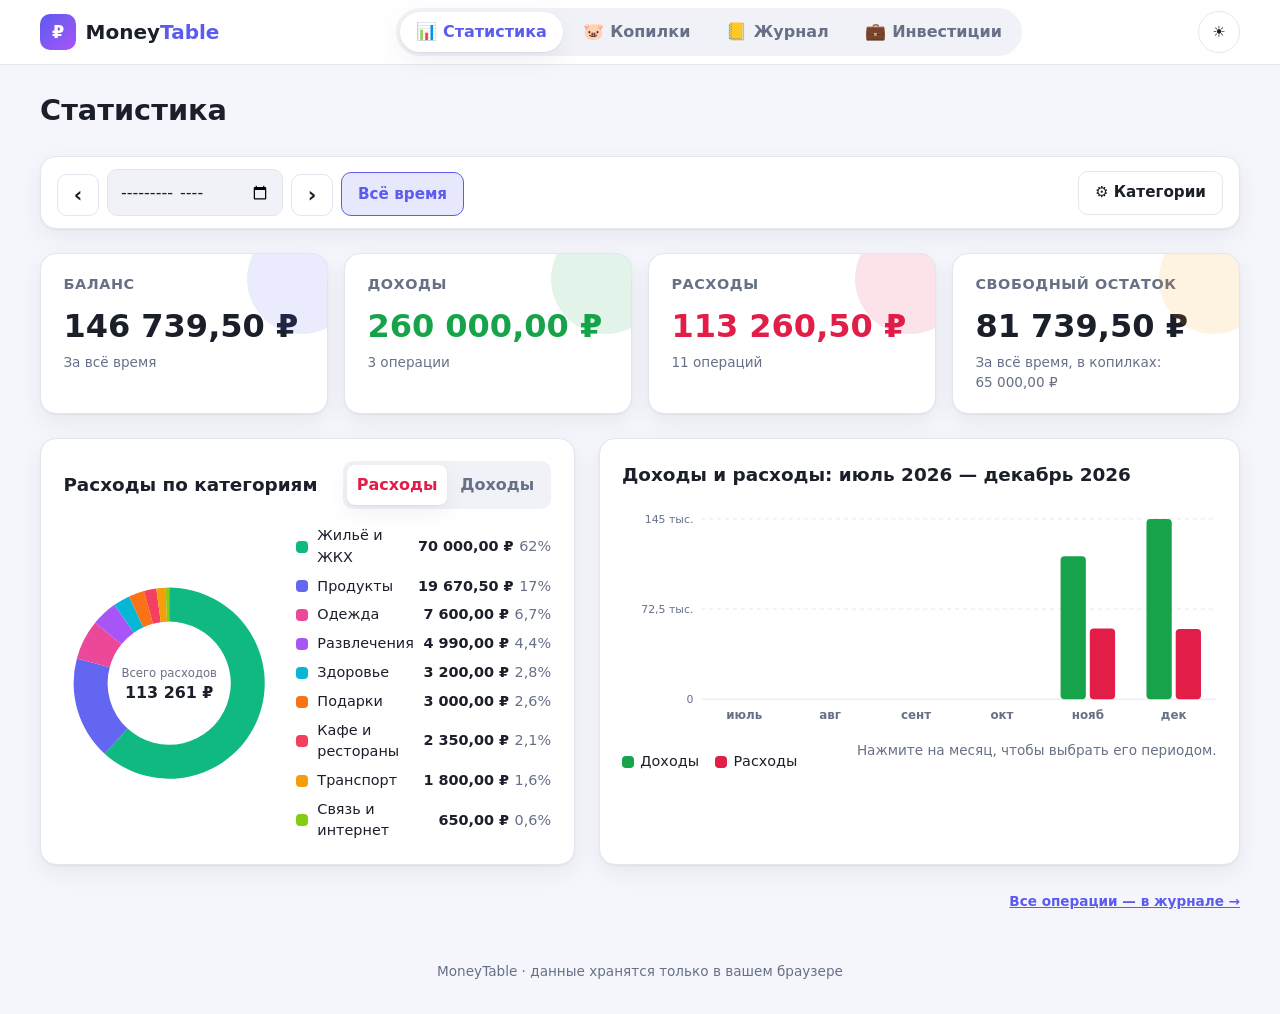
==== commit c703ea81: "Add Инвестиции page: brokerage account operations, portfolio, P&L - investments.html + js/investment" ====
--- a/index.html
+++ b/index.html
@@ -23,6 +23,7 @@
           <li><a class="nav__link" href="index.html" aria-current="page"><span class="nav__icon" aria-hidden="true">📊</span>Статистика</a></li>
           <li><a class="nav__link" href="goals.html"><span class="nav__icon" aria-hidden="true">🐷</span>Копилки</a></li>
           <li><a class="nav__link" href="journal.html"><span class="nav__icon" aria-hidden="true">📒</span>Журнал</a></li>
+          <li><a class="nav__link" href="investments.html"><span class="nav__icon" aria-hidden="true">💼</span>Инвестиции</a></li>
         </ul>
       </nav>
       <button id="themeToggle" class="btn btn--icon" type="button" aria-label="Переключить тему" title="Переключить тему">
--- a/style.css
+++ b/style.css
@@ -336,6 +336,41 @@
 .history__amount { font-weight: 700; white-space: nowrap; font-variant-numeric: tabular-nums; }
 .history__empty { color: var(--muted); display: block !important; }
 
+/* Investments */
+.account-field { display: flex; align-items: center; gap: .6rem; }
+.account-field select { width: auto; min-width: 15rem; max-width: 100%; }
+.card--cash { --accent: #06b6d4; }
+.card--invested { --accent: #6366f1; }
+.card--deposited { --accent: #10b981; }
+.card--pnl { --accent: #f59e0b; }
+.card__value.is-positive { color: var(--income); }
+.alert {
+  margin: 0 0 1rem; padding: .7rem .9rem; border-radius: var(--radius-sm); font-size: .9rem;
+  background: color-mix(in srgb, var(--danger) 10%, transparent); color: var(--danger);
+  border: 1px solid color-mix(in srgb, var(--danger) 35%, transparent);
+}
+.hold-hint { margin: -.4rem 0 0; color: var(--muted); font-size: .85rem; }
+.hold-hint:empty { display: none; }
+.form__error { margin: 0; }
+.ticker { font-weight: 700; overflow-wrap: anywhere; }
+td.cell-main > * + * { margin-left: .5rem; }
+.tag--small { font-size: .75rem; padding: .1rem .5rem; }
+.cell-sub { display: block; color: var(--muted); font-size: .8rem; margin-top: .15rem; }
+.table--ops .cell-date { white-space: nowrap; }
+.stack { display: grid; gap: 1.5rem; }
+.form--inv { grid-template-columns: repeat(auto-fill, minmax(min(200px, 100%), 1fr)); align-items: start; }
+.form--inv .form-row { display: contents; }
+.form--inv .field--comment { grid-column: span 2; }
+.form--inv .hold-hint, .form--inv .form__error, .form--inv .form__actions { grid-column: 1 / -1; margin: 0; }
+.form--inv .form__actions { justify-content: flex-start; }
+.form--inv .form__actions .btn--primary { flex: 0 1 14rem; }
+.table .num--light { font-weight: 500; color: var(--muted); }
+.input.input--price { width: 7.5rem; padding: .35rem .5rem; text-align: right; }
+.hold-totals { margin: .75rem 0 0; }
+.bars__label--dense { font-size: 11px; }
+.acc-item { grid-template-columns: minmax(0, 1fr) auto auto; }
+.acc-add { grid-template-columns: minmax(0, 1fr) auto; }
+
 /* Footer & toast */
 .footer { color: var(--muted); font-size: .85rem; text-align: center; padding: 1rem 0 2rem; }
 .toast {
@@ -364,6 +399,9 @@
   .nav__list li { flex: 1; }
   .nav__link { justify-content: center; padding: .5rem .4rem; font-size: .9rem; }
   .cards--3 { grid-template-columns: 1fr; }
+  .cards.cards--inv { grid-template-columns: repeat(2, minmax(0, 1fr)); gap: .75rem; }
+  .cards--inv .card { padding: 1rem; }
+  .cards--inv .card__value { font-size: 1.25rem; }
 }
 @media (max-width: 640px) {
   .cards { grid-template-columns: 1fr; }
@@ -393,6 +431,31 @@
   .table td[data-label="Комментарий"] { grid-column: 1; }
   .table td.actions-cell { grid-column: 1 / -1; }
   .actions { justify-content: flex-start; }
+
+  /* Investments: tables → cards with labels */
+  .account-field { width: 100%; }
+  .account-field select { flex: 1; min-width: 0; width: 100%; }
+  .table--inv tr { grid-template-columns: 1fr; gap: .35rem; }
+  .table--inv td { display: flex; justify-content: space-between; align-items: center; gap: .75rem; text-align: right; }
+  .table--inv td::before { content: attr(data-label); color: var(--muted); font-size: .8rem; font-weight: 600; text-align: left; white-space: normal; }
+  .table--inv td.cell-main, .table--inv td.cell-date, .table--inv td.actions-cell { justify-content: flex-start; text-align: left; }
+  .table--inv td.cell-main::before, .table--inv td.cell-date::before, .table--inv td.actions-cell::before { content: none; }
+  .table--inv td.cell-main { font-size: 1.05rem; }
+  .table--inv td.cell-main { flex-wrap: wrap; gap: .25rem .6rem; }
+  .table--inv td.cell-main > * + * { margin-left: 0; }
+  .table--inv .cell-sub { display: inline; margin: 0; }
+  .table--inv td:not(.cell-main) > .ticker { margin-left: auto; }
+  .table--inv td:not(.cell-main) > .ticker + .cell-sub { margin-left: -.35rem; }
+  .table--inv td[data-label="Сумма"] { grid-row: auto; grid-column: auto; font-size: 1.05rem; }
+  .table--inv td[data-label="Комментарий"] { grid-column: auto; }
+  .table--inv .input--price { width: 9rem; }
+  .form--inv .field--comment { grid-column: 1 / -1; }
+  .form--inv .form__actions .btn--primary { flex: 1; }
+  .bars__label--dense { font-size: 15px; }
+}
+@media (max-width: 520px) {
+  .nav__link { flex-direction: column; gap: 0; padding: .35rem .2rem; font-size: .78rem; line-height: 1.2; }
+  .nav__icon { font-size: 1.1rem; }
 }
 @media (prefers-reduced-motion: reduce) {
   * { transition: none !important; }
